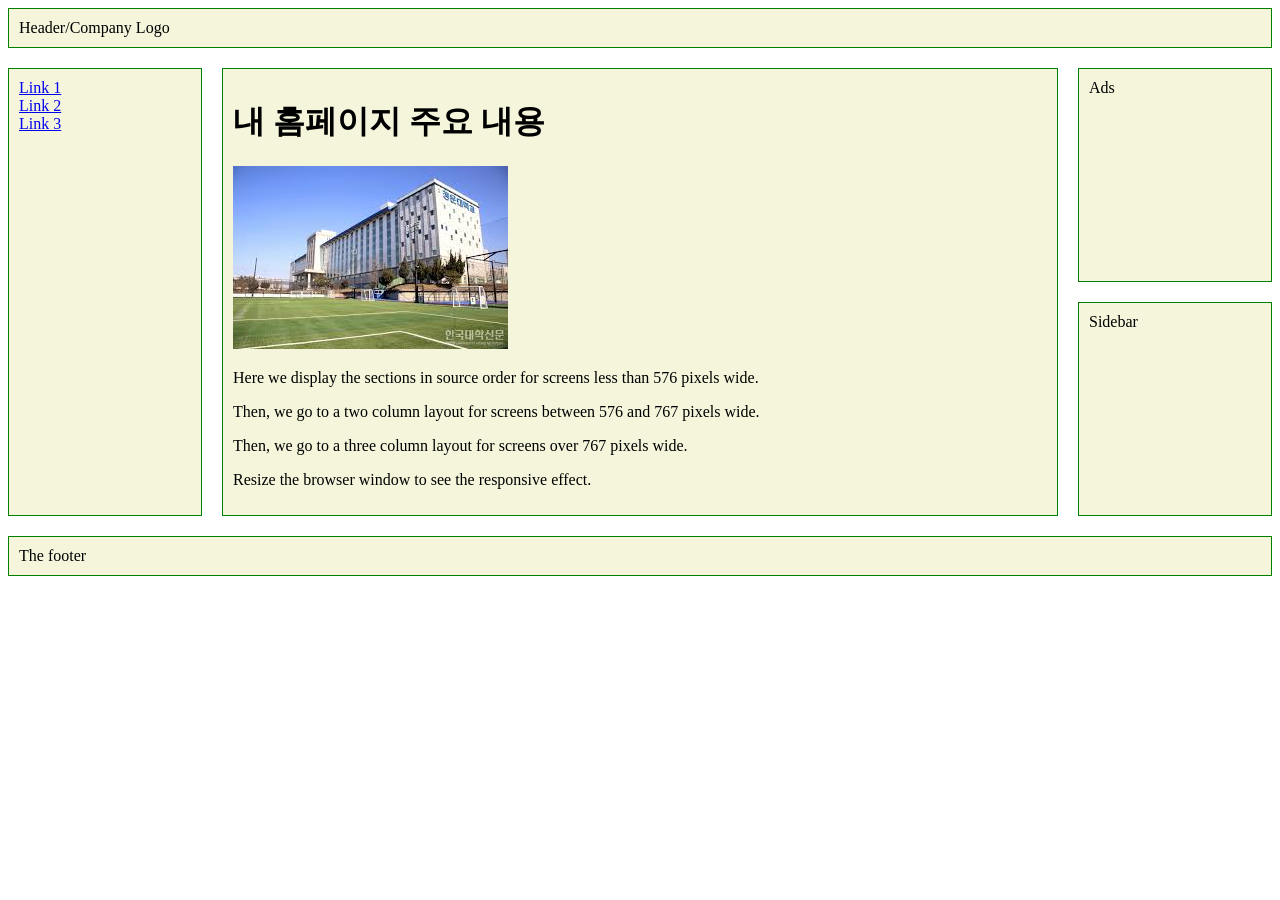
==== index.html @ b29695c1 "Add files via upload" ====
<!DOCTYPE html>
<html>
<head>
<title>Page Title</title>
<meta charset="UTF-8">
<meta name="viewport" content="width=device-width, initial-scale=1">
<style>
* {
  box-sizing: border-box;
}

.container {
  display: grid;
  grid-template-columns: repeat(12, [col-start] 1fr);
  gap: 20px;
}

nav ul {
  list-style: none;
  margin: 0;
  padding: 0;
}

/* Mobile first */
.container > * {
  border: 1px solid green;
  background-color: beige;
  padding: 10px;
  grid-column: col-start / span 12;
}

@media (min-width: 576px) {
  .sidebar {
    grid-column: col-start / span 3;
    grid-row: 3;
  }
  .ads {
    grid-column: col-start / span 3;
  }
  .content, .footer {
    grid-column: col-start 4 / span 9;
  }
  nav ul {
    display: flex;
    justify-content: space-between;
  }
}

@media (min-width: 768px) {
  .nav {
    grid-column: col-start / span 2;
    grid-row: 2 / 4;
  }
  .content {
    grid-column: col-start 3 / span 8;
    grid-row: 2 / 4;
  }
  .sidebar {
    grid-column: col-start 11 / span 2;
  }
  .ads {
    grid-column: col-start 11 / span 2;
  }
  .footer {
    grid-column: col-start / span 12;
  }
  nav ul {
    flex-direction: column;
  }
}
</style>
</head>
<body>

<div class="container">
  <header class="head">Header/Company Logo</header>
  <nav class="nav">
    <ul>
      <li><a href="#">Link 1</a></li>
      <li><a href="#">Link 2</a></li>
      <li><a href="#">Link 3</a></li>
    </ul>
  </nav>
  <div class="content">
    <h1>내 홈페이지 주요 내용</h1>
    <img src="./image/CWU.jpg" alt=""><br>
    <p>Here we display the sections in source order for screens less than 576 pixels wide.</p>
    <p>Then, we go to a two column layout for screens between 576 and 767 pixels wide.</p>
    <p>Then, we go to a three column layout for screens over 767 pixels wide.</p>
    <p>Resize the browser window to see the responsive effect.</p>
  </div>
  <div class="sidebar">Sidebar</div>
  <div class="ads">Ads</div>
  <footer class="footer">The footer</footer>
</div>

</body>
</html>
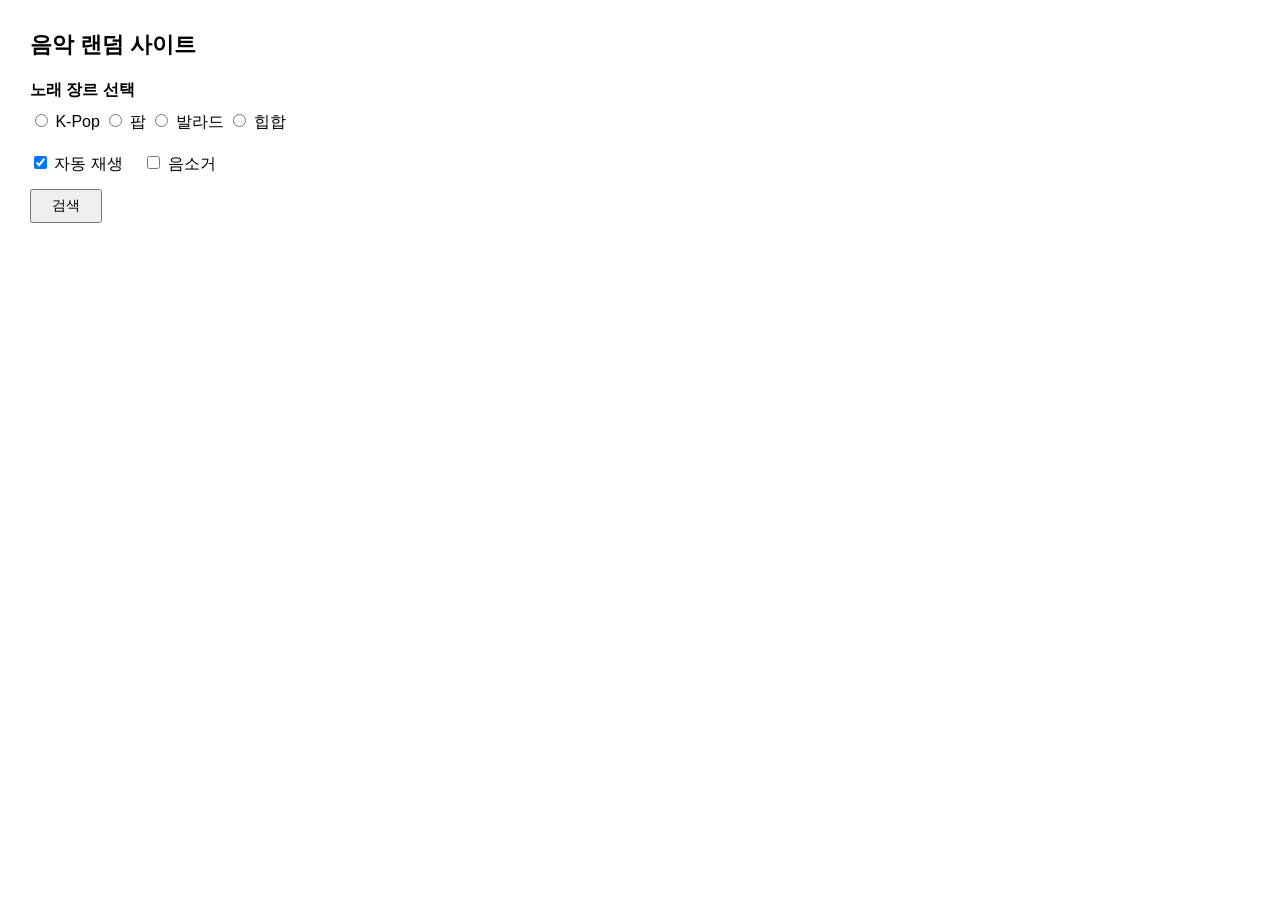
==== commit 1d5ad994: "Add files via upload" ====
--- a/index.html
+++ b/index.html
@@ -1,100 +1,46 @@
 <!DOCTYPE html>
-<html>
+<html lang="ko">
 <head>
-<title>Page Title</title>
-<meta charset="UTF-8">
-<meta name="viewport" content="width=device-width, initial-scale=1">
-<style>
-* {
-  box-sizing: border-box;
-}
-
-.container {
-  display: grid;
-  grid-template-columns: repeat(12, [col-start] 1fr);
-  gap: 20px;
-}
-
-nav ul {
-  list-style: none;
-  margin: 0;
-  padding: 0;
-}
-
-/* Mobile first */
-.container > * {
-  border: 1px solid green;
-  background-color: beige;
-  padding: 10px;
-  grid-column: col-start / span 12;
-}
-
-@media (min-width: 576px) {
-  .sidebar {
-    grid-column: col-start / span 3;
-    grid-row: 3;
-  }
-  .ads {
-    grid-column: col-start / span 3;
-  }
-  .content, .footer {
-    grid-column: col-start 4 / span 9;
-  }
-  nav ul {
-    display: flex;
-    justify-content: space-between;
-  }
-}
-
-@media (min-width: 768px) {
-  .nav {
-    grid-column: col-start / span 2;
-    grid-row: 2 / 4;
-  }
-  .content {
-    grid-column: col-start 3 / span 8;
-    grid-row: 2 / 4;
-  }
-  .sidebar {
-    grid-column: col-start 11 / span 2;
-  }
-  .ads {
-    grid-column: col-start 11 / span 2;
-  }
-  .footer {
-    grid-column: col-start / span 12;
-  }
-  nav ul {
-    flex-direction: column;
-  }
-}
-</style>
+  <meta charset="UTF-8" />
+  <title>음악 랜덤 사이트</title>
+  <link rel="stylesheet" href="./style.css" />
 </head>
 <body>
 
-<div class="container">
-  <header class="head">Header/Company Logo</header>
-  <nav class="nav">
-    <ul>
-      <li><a href="#">Link 1</a></li>
-      <li><a href="#">Link 2</a></li>
-      <li><a href="#">Link 3</a></li>
-    </ul>
-  </nav>
-  <div class="content">
-    <h1>내 홈페이지 주요 내용</h1>
-    <img src="./image/CWU.jpg" alt=""><br>
-    <p>Here we display the sections in source order for screens less than 576 pixels wide.</p>
-    <p>Then, we go to a two column layout for screens between 576 and 767 pixels wide.</p>
-    <p>Then, we go to a three column layout for screens over 767 pixels wide.</p>
-    <p>Resize the browser window to see the responsive effect.</p>
+  <h1>음악 랜덤 사이트</h1>
+
+  <!-- 장르 선택 -->
+  <div class="section">
+    <h2>노래 장르 선택</h2>
+    <input type="radio" name="genre" value="K-Pop"> K-Pop
+    <input type="radio" name="genre" value="팝"> 팝
+    <input type="radio" name="genre" value="발라드"> 발라드
+    <input type="radio" name="genre" value="힙합"> 힙합
   </div>
-  <div class="sidebar">Sidebar</div>
-  <div class="ads">Ads</div>
-  <footer class="footer">The footer</footer>
-</div>
 
+  <!-- 자동재생 / 음소거 옵션 -->
+  <div class="options">
+    <label><input type="checkbox" id="autoplay" checked> 자동 재생</label>
+    <label><input type="checkbox" id="mute"> 음소거</label>
+  </div>
+
+  <!-- 검색 버튼 -->
+  <button id="searchBtn">검색</button>
+
+  <!-- 유튜브 창 + 하이퍼링크 -->
+  <div id="playerArea" style="display:none;">
+    <iframe
+      id="ytFrame"
+      width="600"
+      height="350"
+      src=""
+      allow="autoplay; encrypted-media"
+      allowfullscreen>
+    </iframe>
+    <div id="linkArea">
+      <a id="ytLink" href="#" target="_blank">유튜브에서 자세히 보기 (새 창)</a>
+    </div>
+  </div>
+  
 </body>
 </html>
-
-
--- a/style.css
+++ b/style.css
@@ -0,0 +1,63 @@
+body 
+{
+  font-family: 굴림, Arial, sans-serif;
+  margin: 30px;
+  background: #fff;
+}
+
+h1 
+{
+  font-size: 22px;
+  margin-bottom: 20px;
+}
+
+h2 
+{
+  font-size: 16px;
+  margin-bottom: 10px;
+}
+
+.section 
+{
+  margin-bottom: 20px;
+}
+
+.section label 
+{
+  display: block;
+  margin-bottom: 6px;
+}
+
+.options 
+{
+  margin-bottom: 14px;
+}
+
+.options label 
+{
+  display: inline-block;
+  margin-right: 16px;
+}
+
+#searchBtn 
+{
+  padding: 6px 20px;
+  font-size: 14px;
+  cursor: pointer;
+}
+
+#playerArea 
+{
+  margin-top: 24px;
+}
+
+#playerArea iframe 
+{
+  display: block;
+  margin-bottom: 10px;
+}
+
+#linkArea 
+{
+  margin-top: 8px;
+}
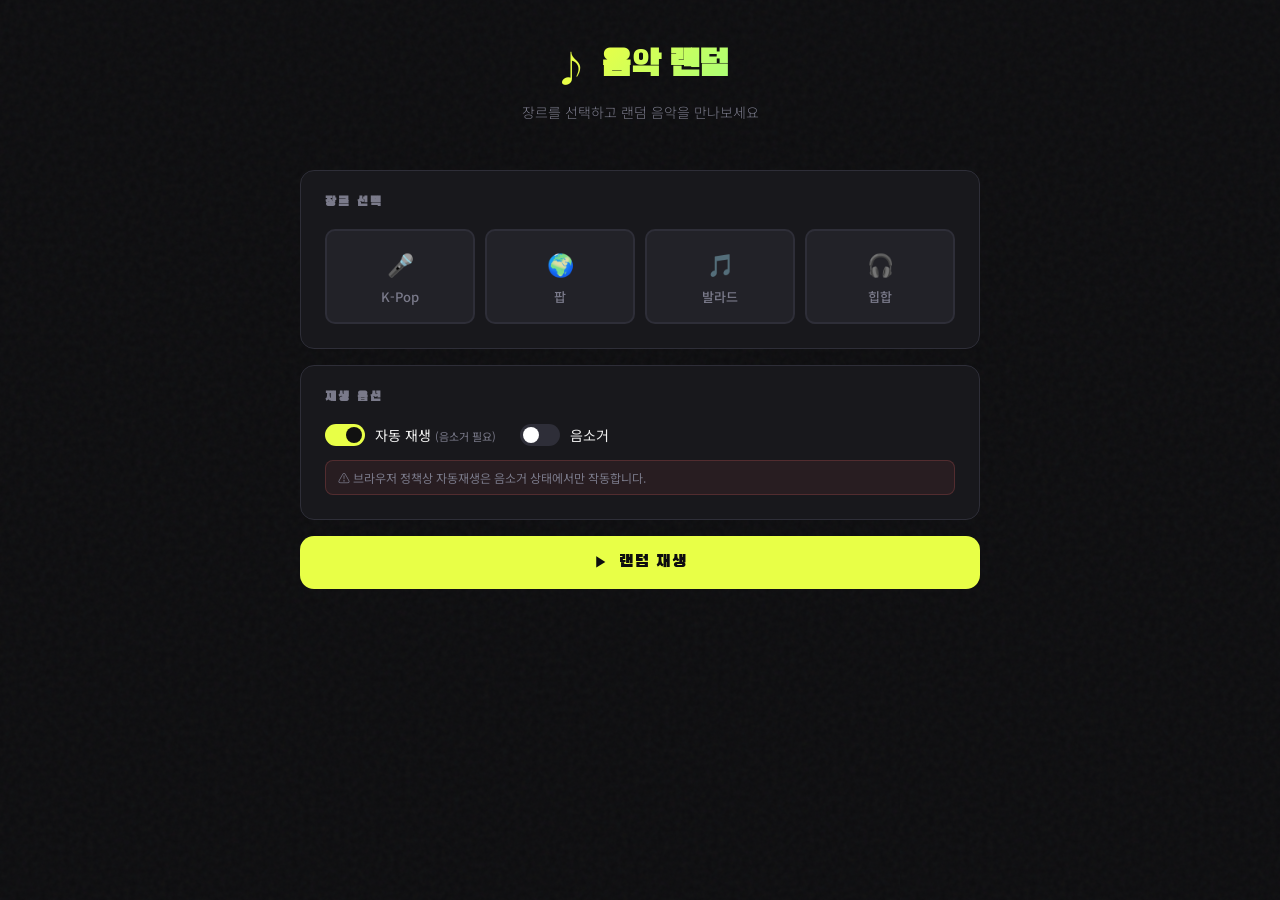
==== commit d8995abb: "Add files via upload" ====
--- a/index.html
+++ b/index.html
@@ -1,46 +1,109 @@
-<!DOCTYPE html>
-<html lang="ko">
-<head>
-  <meta charset="UTF-8" />
-  <title>음악 랜덤 사이트</title>
-  <link rel="stylesheet" href="./style.css" />
-</head>
-<body>
-
-  <h1>음악 랜덤 사이트</h1>
-
-  <!-- 장르 선택 -->
-  <div class="section">
-    <h2>노래 장르 선택</h2>
-    <input type="radio" name="genre" value="K-Pop"> K-Pop
-    <input type="radio" name="genre" value="팝"> 팝
-    <input type="radio" name="genre" value="발라드"> 발라드
-    <input type="radio" name="genre" value="힙합"> 힙합
-  </div>
-
-  <!-- 자동재생 / 음소거 옵션 -->
-  <div class="options">
-    <label><input type="checkbox" id="autoplay" checked> 자동 재생</label>
-    <label><input type="checkbox" id="mute"> 음소거</label>
-  </div>
-
-  <!-- 검색 버튼 -->
-  <button id="searchBtn">검색</button>
-
-  <!-- 유튜브 창 + 하이퍼링크 -->
-  <div id="playerArea" style="display:none;">
-    <iframe
-      id="ytFrame"
-      width="600"
-      height="350"
-      src=""
-      allow="autoplay; encrypted-media"
-      allowfullscreen>
-    </iframe>
-    <div id="linkArea">
-      <a id="ytLink" href="#" target="_blank">유튜브에서 자세히 보기 (새 창)</a>
-    </div>
-  </div>
-  
-</body>
-</html>
+<!DOCTYPE html>
+<html lang="ko">
+<head>
+  <meta charset="UTF-8" />
+  <meta name="viewport" content="width=device-width, initial-scale=1.0" />
+  <title>음악 랜덤 사이트</title>
+  <link rel="preconnect" href="https://fonts.googleapis.com">
+  <link rel="preconnect" href="https://fonts.gstatic.com" crossorigin>
+  <link href="https://fonts.googleapis.com/css2?family=Black+Han+Sans&family=Noto+Sans+KR:wght@300;400;500&display=swap" rel="stylesheet">
+  <link rel="stylesheet" href="style.css" />
+</head>
+<body>
+
+  <div class="bg-noise"></div>
+
+  <div class="container">
+    <header>
+      <div class="logo-area">
+        <span class="logo-icon">♪</span>
+        <h1>음악 랜덤</h1>
+      </div>
+      <p class="subtitle">장르를 선택하고 랜덤 음악을 만나보세요</p>
+    </header>
+
+    <main>
+      <!-- 장르 선택 -->
+      <section class="section">
+        <h2 class="section-title">장르 선택</h2>
+        <div class="genre-grid">
+          <label class="genre-card">
+            <input type="radio" name="genre" value="K-Pop" />
+            <span class="genre-label">
+              <span class="genre-emoji">🎤</span>
+              <span>K-Pop</span>
+            </span>
+          </label>
+          <label class="genre-card">
+            <input type="radio" name="genre" value="팝" />
+            <span class="genre-label">
+              <span class="genre-emoji">🌍</span>
+              <span>팝</span>
+            </span>
+          </label>
+          <label class="genre-card">
+            <input type="radio" name="genre" value="발라드" />
+            <span class="genre-label">
+              <span class="genre-emoji">🎵</span>
+              <span>발라드</span>
+            </span>
+          </label>
+          <label class="genre-card">
+            <input type="radio" name="genre" value="힙합" />
+            <span class="genre-label">
+              <span class="genre-emoji">🎧</span>
+              <span>힙합</span>
+            </span>
+          </label>
+        </div>
+      </section>
+
+      <!-- 옵션 -->
+      <section class="section">
+        <h2 class="section-title">재생 옵션</h2>
+        <div class="options-row">
+          <label class="toggle-label">
+            <input type="checkbox" id="autoplay" checked />
+            <span class="toggle-track"></span>
+            <span class="toggle-text">자동 재생 <small>(음소거 필요)</small></span>
+          </label>
+          <label class="toggle-label">
+            <input type="checkbox" id="mute" />
+            <span class="toggle-track"></span>
+            <span class="toggle-text">음소거</span>
+          </label>
+        </div>
+        <p class="notice">⚠ 브라우저 정책상 자동재생은 음소거 상태에서만 작동합니다.</p>
+      </section>
+
+      <!-- 검색 버튼 -->
+      <button id="searchBtn">
+        <span class="btn-icon">▶</span>
+        <span>랜덤 재생</span>
+      </button>
+
+      <!-- 플레이어 영역 -->
+      <div id="playerArea">
+        <div class="player-header">
+          <span id="nowPlaying">재생 중...</span>
+        </div>
+        <div class="iframe-wrap">
+          <iframe
+            id="ytFrame"
+            width="100%"
+            height="360"
+            src=""
+            allow="autoplay; encrypted-media; fullscreen"
+            allowfullscreen>
+          </iframe>
+        </div>
+        <div id="linkArea">
+          <a id="ytLink" href="#" target="_blank">↗ 유튜브에서 보기</a>
+        </div>
+      </div>
+    </main>
+  </div>
+
+  <script src="script.js"></script>
+</body>
+</html>
--- a/style.css
+++ b/style.css
@@ -1,63 +1,368 @@
-body 
-{
-  font-family: 굴림, Arial, sans-serif;
-  margin: 30px;
+/* ===========================
+   CSS Variables & Reset
+=========================== */
+:root {
+  --bg: #0d0d0f;
+  --surface: #18181c;
+  --surface2: #222228;
+  --border: #2e2e38;
+  --accent: #e8ff47;
+  --accent2: #ff6b6b;
+  --text: #f0f0f0;
+  --text-muted: #7a7a8a;
+  --radius: 14px;
+  --transition: 0.22s cubic-bezier(0.4, 0, 0.2, 1);
+}
+
+*, *::before, *::after {
+  box-sizing: border-box;
+  margin: 0;
+  padding: 0;
+}
+
+/* ===========================
+   Base
+=========================== */
+body {
+  font-family: 'Noto Sans KR', sans-serif;
+  background: var(--bg);
+  color: var(--text);
+  min-height: 100vh;
+  padding: 40px 16px 80px;
+  position: relative;
+  overflow-x: hidden;
+}
+
+.bg-noise {
+  position: fixed;
+  inset: 0;
+  background-image: url("data:image/svg+xml,%3Csvg viewBox='0 0 200 200' xmlns='http://www.w3.org/2000/svg'%3E%3Cfilter id='n'%3E%3CfeTurbulence type='fractalNoise' baseFrequency='0.75' numOctaves='4' stitchTiles='stitch'/%3E%3C/filter%3E%3Crect width='100%25' height='100%25' filter='url(%23n)' opacity='0.04'/%3E%3C/svg%3E");
+  pointer-events: none;
+  z-index: 0;
+}
+
+.container {
+  position: relative;
+  z-index: 1;
+  max-width: 680px;
+  margin: 0 auto;
+}
+
+/* ===========================
+   Header
+=========================== */
+header {
+  text-align: center;
+  margin-bottom: 48px;
+  animation: fadeDown 0.6s ease both;
+}
+
+.logo-area {
+  display: flex;
+  align-items: center;
+  justify-content: center;
+  gap: 12px;
+  margin-bottom: 10px;
+}
+
+.logo-icon {
+  font-size: 36px;
+  color: var(--accent);
+  animation: pulse 2.4s ease-in-out infinite;
+}
+
+h1 {
+  font-family: 'Black Han Sans', sans-serif;
+  font-size: 36px;
+  letter-spacing: -1px;
+  background: linear-gradient(135deg, var(--accent) 0%, #a8ff78 100%);
+  -webkit-background-clip: text;
+  -webkit-text-fill-color: transparent;
+  background-clip: text;
+}
+
+.subtitle {
+  color: var(--text-muted);
+  font-size: 14px;
+  font-weight: 300;
+}
+
+/* ===========================
+   Sections
+=========================== */
+.section {
+  background: var(--surface);
+  border: 1px solid var(--border);
+  border-radius: var(--radius);
+  padding: 24px;
+  margin-bottom: 16px;
+  animation: fadeUp 0.5s ease both;
+}
+
+.section:nth-child(2) { animation-delay: 0.1s; }
+
+.section-title {
+  font-family: 'Black Han Sans', sans-serif;
+  font-size: 13px;
+  letter-spacing: 2px;
+  color: var(--text-muted);
+  text-transform: uppercase;
+  margin-bottom: 18px;
+}
+
+/* ===========================
+   Genre Cards
+=========================== */
+.genre-grid {
+  display: grid;
+  grid-template-columns: repeat(4, 1fr);
+  gap: 10px;
+}
+
+.genre-card {
+  cursor: pointer;
+}
+
+.genre-card input[type="radio"] {
+  display: none;
+}
+
+.genre-label {
+  display: flex;
+  flex-direction: column;
+  align-items: center;
+  gap: 8px;
+  padding: 16px 8px;
+  background: var(--surface2);
+  border: 2px solid var(--border);
+  border-radius: 10px;
+  font-size: 13px;
+  font-weight: 500;
+  color: var(--text-muted);
+  transition: var(--transition);
+  user-select: none;
+}
+
+.genre-emoji {
+  font-size: 22px;
+}
+
+.genre-card:hover .genre-label {
+  border-color: var(--accent);
+  color: var(--text);
+  background: #1e1e24;
+}
+
+.genre-card input[type="radio"]:checked + .genre-label {
+  border-color: var(--accent);
+  background: rgba(232, 255, 71, 0.08);
+  color: var(--accent);
+  box-shadow: 0 0 0 1px var(--accent), 0 0 20px rgba(232, 255, 71, 0.1);
+}
+
+/* ===========================
+   Toggle Options
+=========================== */
+.options-row {
+  display: flex;
+  gap: 24px;
+  flex-wrap: wrap;
+  margin-bottom: 14px;
+}
+
+.toggle-label {
+  display: flex;
+  align-items: center;
+  gap: 10px;
+  cursor: pointer;
+}
+
+.toggle-label input[type="checkbox"] {
+  display: none;
+}
+
+.toggle-track {
+  width: 40px;
+  height: 22px;
+  background: var(--border);
+  border-radius: 99px;
+  position: relative;
+  transition: var(--transition);
+  flex-shrink: 0;
+}
+
+.toggle-track::after {
+  content: '';
+  position: absolute;
+  width: 16px;
+  height: 16px;
   background: #fff;
-}
-
-h1 
-{
-  font-size: 22px;
-  margin-bottom: 20px;
-}
-
-h2 
-{
-  font-size: 16px;
-  margin-bottom: 10px;
-}
-
-.section 
-{
-  margin-bottom: 20px;
-}
-
-.section label 
-{
+  border-radius: 50%;
+  top: 3px;
+  left: 3px;
+  transition: var(--transition);
+}
+
+.toggle-label input:checked + .toggle-track {
+  background: var(--accent);
+}
+
+.toggle-label input:checked + .toggle-track::after {
+  left: 21px;
+  background: #111;
+}
+
+.toggle-text {
+  font-size: 14px;
+  color: var(--text);
+}
+
+.toggle-text small {
+  color: var(--text-muted);
+  font-size: 11px;
+}
+
+.notice {
+  font-size: 12px;
+  color: var(--text-muted);
+  background: rgba(255, 107, 107, 0.07);
+  border: 1px solid rgba(255, 107, 107, 0.2);
+  border-radius: 8px;
+  padding: 8px 12px;
+}
+
+/* ===========================
+   Search Button
+=========================== */
+#searchBtn {
+  display: flex;
+  align-items: center;
+  justify-content: center;
+  gap: 10px;
+  width: 100%;
+  padding: 16px;
+  font-family: 'Black Han Sans', sans-serif;
+  font-size: 17px;
+  letter-spacing: 1px;
+  background: var(--accent);
+  color: #0d0d0f;
+  border: none;
+  border-radius: var(--radius);
+  cursor: pointer;
+  transition: var(--transition);
+  animation: fadeUp 0.5s 0.2s ease both;
+  margin-bottom: 24px;
+}
+
+#searchBtn:hover {
+  background: #d4eb00;
+  transform: translateY(-2px);
+  box-shadow: 0 8px 32px rgba(232, 255, 71, 0.25);
+}
+
+#searchBtn:active {
+  transform: translateY(0);
+}
+
+.btn-icon {
+  font-size: 14px;
+}
+
+/* ===========================
+   Player Area
+=========================== */
+#playerArea {
+  display: none;
+  background: var(--surface);
+  border: 1px solid var(--border);
+  border-radius: var(--radius);
+  overflow: hidden;
+  animation: fadeUp 0.4s ease both;
+}
+
+#playerArea.visible {
   display: block;
-  margin-bottom: 6px;
-}
-
-.options 
-{
-  margin-bottom: 14px;
-}
-
-.options label 
-{
-  display: inline-block;
-  margin-right: 16px;
-}
-
-#searchBtn 
-{
-  padding: 6px 20px;
-  font-size: 14px;
-  cursor: pointer;
-}
-
-#playerArea 
-{
-  margin-top: 24px;
-}
-
-#playerArea iframe 
-{
+}
+
+.player-header {
+  padding: 14px 20px;
+  border-bottom: 1px solid var(--border);
+  font-size: 13px;
+  color: var(--text-muted);
+  display: flex;
+  align-items: center;
+  gap: 8px;
+}
+
+.player-header::before {
+  content: '●';
+  color: var(--accent);
+  animation: pulse 1.5s ease-in-out infinite;
+}
+
+#nowPlaying {
+  white-space: nowrap;
+  overflow: hidden;
+  text-overflow: ellipsis;
+}
+
+.iframe-wrap {
+  width: 100%;
+  aspect-ratio: 16/9;
+  background: #000;
+}
+
+.iframe-wrap iframe {
+  width: 100%;
+  height: 100%;
   display: block;
-  margin-bottom: 10px;
-}
-
-#linkArea 
-{
-  margin-top: 8px;
-}
+  border: none;
+}
+
+#linkArea {
+  padding: 12px 20px;
+  border-top: 1px solid var(--border);
+}
+
+#ytLink {
+  color: var(--accent);
+  text-decoration: none;
+  font-size: 13px;
+  font-weight: 500;
+  transition: var(--transition);
+}
+
+#ytLink:hover {
+  color: #fff;
+}
+
+/* ===========================
+   Animations
+=========================== */
+@keyframes fadeDown {
+  from { opacity: 0; transform: translateY(-20px); }
+  to   { opacity: 1; transform: translateY(0); }
+}
+
+@keyframes fadeUp {
+  from { opacity: 0; transform: translateY(20px); }
+  to   { opacity: 1; transform: translateY(0); }
+}
+
+@keyframes pulse {
+  0%, 100% { opacity: 1; }
+  50%       { opacity: 0.4; }
+}
+
+/* ===========================
+   Responsive
+=========================== */
+@media (max-width: 480px) {
+  .genre-grid {
+    grid-template-columns: repeat(2, 1fr);
+  }
+
+  h1 {
+    font-size: 28px;
+  }
+}
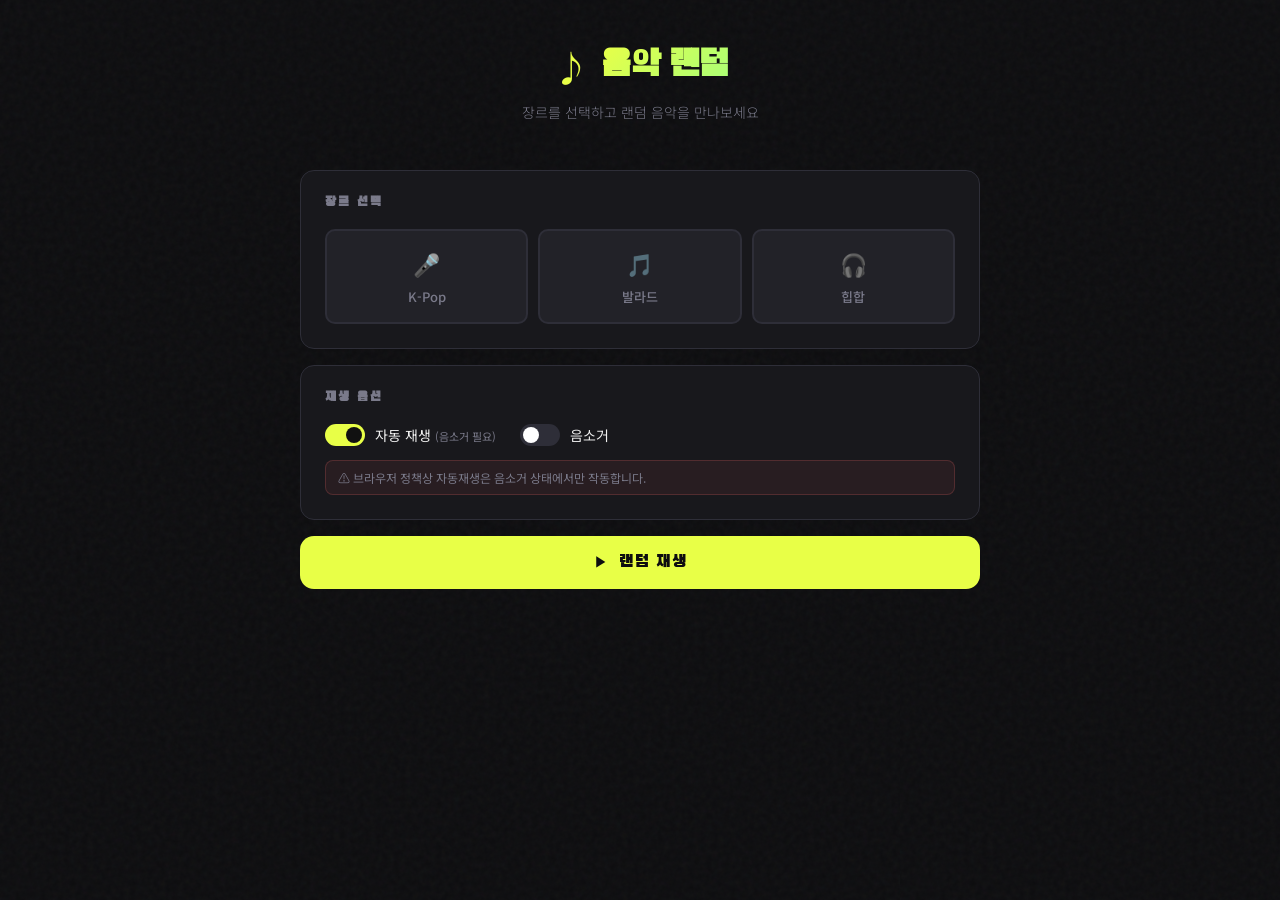
==== commit 823e3fd3: "Add files via upload" ====
--- a/index.html
+++ b/index.html
@@ -7,7 +7,7 @@
   <link rel="preconnect" href="https://fonts.googleapis.com">
   <link rel="preconnect" href="https://fonts.gstatic.com" crossorigin>
   <link href="https://fonts.googleapis.com/css2?family=Black+Han+Sans&family=Noto+Sans+KR:wght@300;400;500&display=swap" rel="stylesheet">
-  <link rel="stylesheet" href="style.css" />
+  <link rel="stylesheet" href="./style.css" />
 </head>
 <body>
 
@@ -32,13 +32,6 @@
             <span class="genre-label">
               <span class="genre-emoji">🎤</span>
               <span>K-Pop</span>
-            </span>
-          </label>
-          <label class="genre-card">
-            <input type="radio" name="genre" value="팝" />
-            <span class="genre-label">
-              <span class="genre-emoji">🌍</span>
-              <span>팝</span>
             </span>
           </label>
           <label class="genre-card">
@@ -104,6 +97,6 @@
     </main>
   </div>
 
-  <script src="script.js"></script>
+  <script src="./script.js"></script>
 </body>
 </html>
--- a/style.css
+++ b/style.css
@@ -115,7 +115,7 @@
 =========================== */
 .genre-grid {
   display: grid;
-  grid-template-columns: repeat(4, 1fr);
+  grid-template-columns: repeat(3, 1fr);
   gap: 10px;
 }
 
